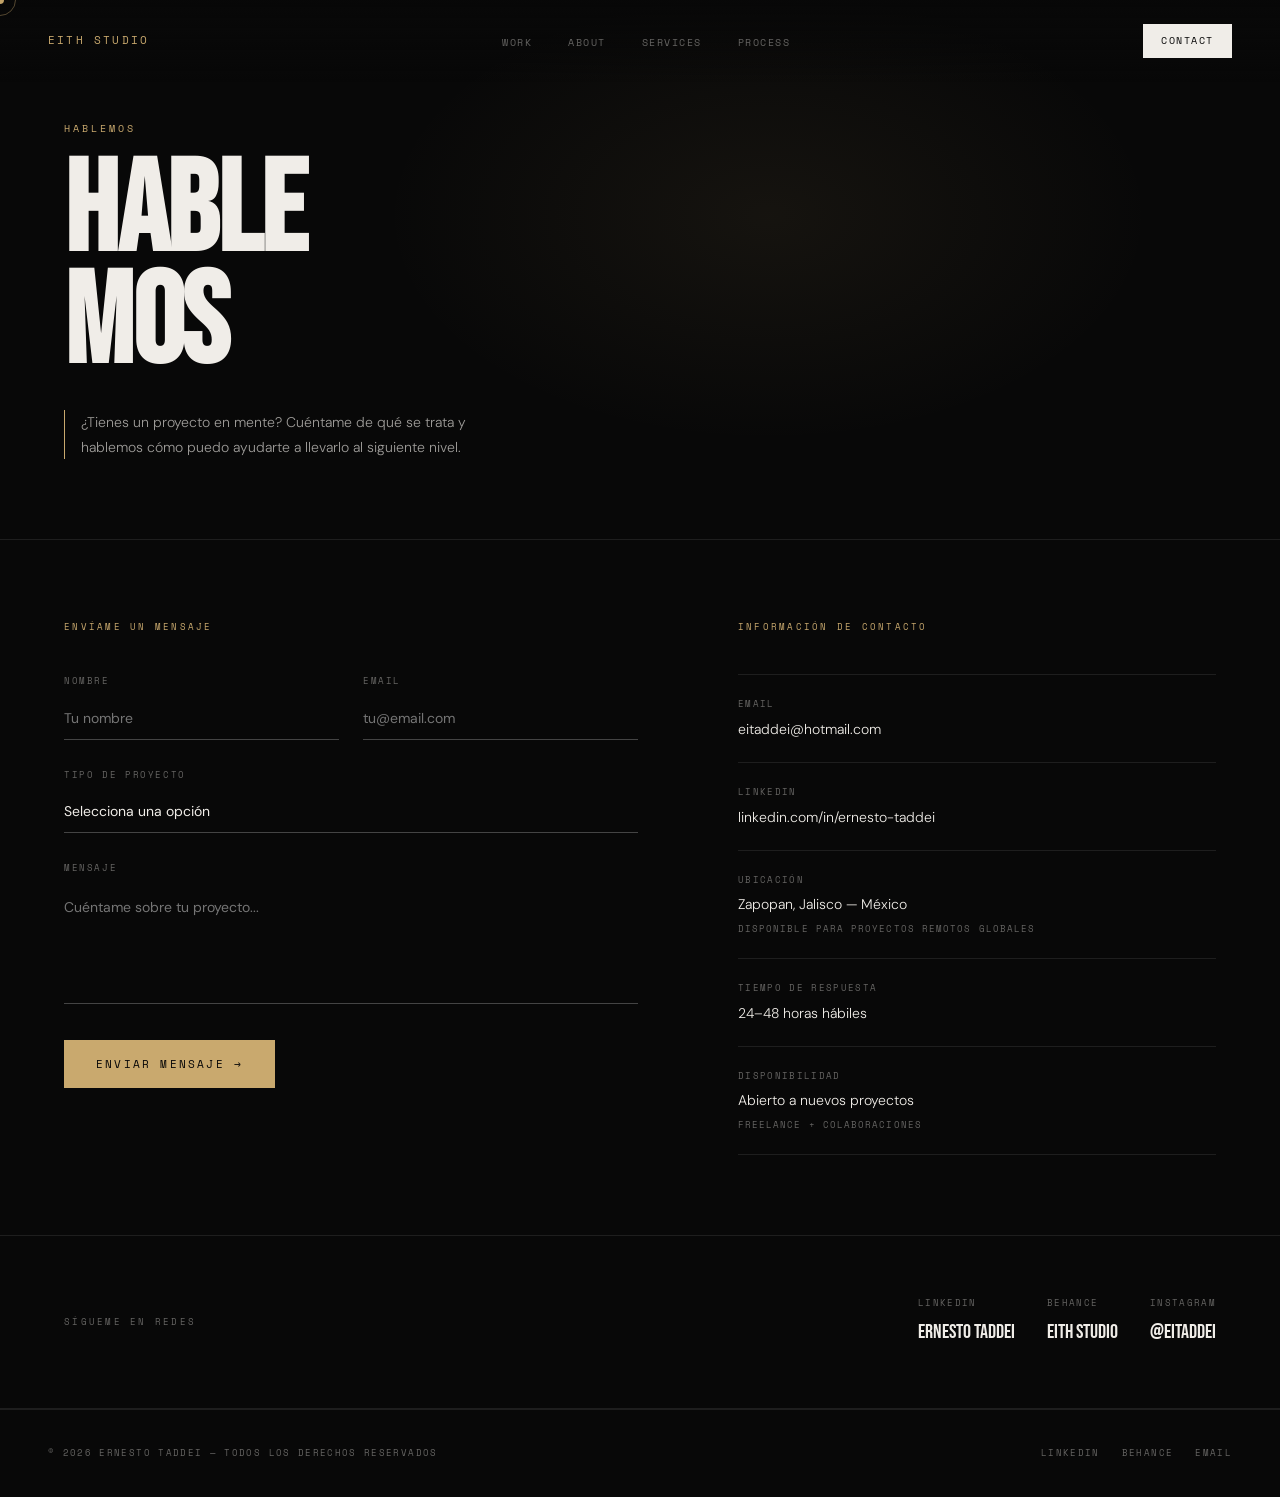
==== contact.html @ abaf2b60 "Scaffold multi-page portfolio with real assets and UI polish - Replace monolithic HTML with index.ht" ====
<!DOCTYPE html>
<html lang="es">
<head>
<meta charset="UTF-8"/>
<meta name="viewport" content="width=device-width, initial-scale=1.0"/>
<title>Contacto — Ernesto Taddei</title>
<link rel="stylesheet" href="assets/css/global.css"/>
<style>
/* ── CONTACT PAGE ── */
.contact-hero{min-height:60vh;display:flex;align-items:flex-end;padding:0 64px 80px;position:relative;overflow:hidden;border-bottom:1px solid var(--gray);}
.contact-hero-bg{position:absolute;inset:0;background:radial-gradient(ellipse 50% 70% at 60% 40%, rgba(201,169,110,.07) 0%, transparent 60%);}
.contact-eyebrow{font-family:var(--font-mono);font-size:10px;letter-spacing:.3em;color:var(--gold);text-transform:uppercase;margin-bottom:20px;}
.contact-title{font-family:var(--font-display);font-size:clamp(72px,10vw,160px);line-height:.88;letter-spacing:-.01em;margin-bottom:28px;}
.contact-subtitle{font-size:14px;color:var(--muted2);line-height:1.75;max-width:440px;border-left:1px solid var(--gold);padding-left:16px;}

/* Form + Info grid */
.contact-body{padding:80px 64px;display:grid;grid-template-columns:1.2fr 1fr;gap:100px;border-bottom:1px solid var(--gray);}

/* Form */
.form-label{font-family:var(--font-mono);font-size:9px;letter-spacing:.25em;color:var(--gold);text-transform:uppercase;margin-bottom:40px;}
.contact-form{display:flex;flex-direction:column;gap:28px;}
.field-group{display:flex;flex-direction:column;gap:8px;}
.field-group label{font-family:var(--font-mono);font-size:9px;letter-spacing:.18em;color:var(--muted);text-transform:uppercase;}
.field-group input,
.field-group select,
.field-group textarea{background:transparent;border:none;border-bottom:1px solid var(--gray-mid);padding:12px 0;font-family:var(--font-body);font-size:14px;color:var(--white);outline:none;transition:border-color .3s;width:100%;-webkit-appearance:none;appearance:none;}
.field-group input:focus,
.field-group select:focus,
.field-group textarea:focus{border-color:var(--gold);}
.field-group select{cursor:pointer;background:var(--black);}
.field-group select option{background:var(--black);color:var(--white);}
.field-group textarea{resize:none;height:120px;line-height:1.7;}
.field-row{display:grid;grid-template-columns:1fr 1fr;gap:24px;}
.form-submit{background:var(--gold);color:var(--black);font-family:var(--font-mono);font-size:11px;letter-spacing:.2em;text-transform:uppercase;border:none;padding:16px 32px;cursor:none;transition:background .3s;align-self:flex-start;margin-top:8px;}
.form-submit:hover{background:var(--white);}

/* Info */
.info-label{font-family:var(--font-mono);font-size:9px;letter-spacing:.25em;color:var(--gold);text-transform:uppercase;margin-bottom:40px;}
.info-items{display:flex;flex-direction:column;gap:0;}
.info-item{border-top:1px solid var(--gray);padding:22px 0;}
.info-item:last-child{border-bottom:1px solid var(--gray);}
.info-key{font-family:var(--font-mono);font-size:9px;letter-spacing:.15em;color:var(--muted);text-transform:uppercase;margin-bottom:6px;}
.info-val{font-size:14px;color:var(--white);}
.info-val a{color:var(--white);text-decoration:none;transition:color .3s;}
.info-val a:hover{color:var(--gold);}
.info-note{font-family:var(--font-mono);font-size:9px;letter-spacing:.12em;color:var(--muted);text-transform:uppercase;margin-top:6px;}

/* Social links */
.socials-section{padding:60px 64px;display:flex;align-items:center;justify-content:space-between;border-bottom:1px solid var(--gray);}
.socials-label{font-family:var(--font-mono);font-size:9px;letter-spacing:.25em;color:var(--muted);text-transform:uppercase;}
.socials-links{display:flex;gap:32px;}
.social-link{display:flex;flex-direction:column;gap:6px;text-decoration:none;}
.social-platform{font-family:var(--font-mono);font-size:9px;letter-spacing:.15em;color:var(--muted);text-transform:uppercase;transition:color .3s;}
.social-handle{font-family:var(--font-display);font-size:20px;color:var(--white);transition:color .3s;}
.social-link:hover .social-platform,
.social-link:hover .social-handle{color:var(--gold);}
</style>
</head>
<body>
<div class="cursor" id="cursor"></div>
<div class="cursor-ring" id="cursorRing"></div>

<nav>
  <a href="index.html" class="nav-logo">EITH STUDIO</a>
  <ul class="nav-links">
    <li><a href="index.html#work">Work</a></li>
    <li><a href="index.html#about">About</a></li>
    <li><a href="index.html#services">Services</a></li>
    <li><a href="index.html#process">Process</a></li>
  </ul>
  <a href="contact.html" class="nav-cta" style="background:var(--white);color:var(--black);">Contact</a>
</nav>

<!-- HERO -->
<section class="contact-hero">
  <div class="contact-hero-bg"></div>
  <div>
    <p class="contact-eyebrow">Hablemos</p>
    <h1 class="contact-title">HABLE<br/>MOS</h1>
    <p class="contact-subtitle">¿Tienes un proyecto en mente? Cuéntame de qué se trata y hablemos cómo puedo ayudarte a llevarlo al siguiente nivel.</p>
  </div>
</section>

<!-- FORM + INFO -->
<div class="contact-body reveal">

  <!-- Form -->
  <div>
    <p class="form-label">Envíame un mensaje</p>
    <form class="contact-form" onsubmit="handleSubmit(event)">
      <div class="field-row">
        <div class="field-group">
          <label for="name">Nombre</label>
          <input type="text" id="name" name="name" placeholder="Tu nombre" required/>
        </div>
        <div class="field-group">
          <label for="email">Email</label>
          <input type="email" id="email" name="email" placeholder="tu@email.com" required/>
        </div>
      </div>
      <div class="field-group">
        <label for="project">Tipo de proyecto</label>
        <select id="project" name="project">
          <option value="">Selecciona una opción</option>
          <option value="renders">Modelado &amp; Renders</option>
          <option value="animation">Animación 3D</option>
          <option value="direction">Dirección Creativa</option>
          <option value="jewelry">Joyería 3D</option>
          <option value="other">Otro</option>
        </select>
      </div>
      <div class="field-group">
        <label for="message">Mensaje</label>
        <textarea id="message" name="message" placeholder="Cuéntame sobre tu proyecto..." required></textarea>
      </div>
      <button type="submit" class="form-submit">Enviar mensaje →</button>
    </form>
  </div>

  <!-- Info -->
  <div>
    <p class="info-label">Información de contacto</p>
    <div class="info-items">
      <div class="info-item">
        <p class="info-key">Email</p>
        <p class="info-val"><a href="mailto:eitaddei@hotmail.com">eitaddei@hotmail.com</a></p>
      </div>
      <div class="info-item">
        <p class="info-key">LinkedIn</p>
        <p class="info-val"><a href="https://linkedin.com/in/ernesto-taddei/" target="_blank">linkedin.com/in/ernesto-taddei</a></p>
      </div>
      <div class="info-item">
        <p class="info-key">Ubicación</p>
        <p class="info-val">Zapopan, Jalisco — México</p>
        <p class="info-note">Disponible para proyectos remotos globales</p>
      </div>
      <div class="info-item">
        <p class="info-key">Tiempo de respuesta</p>
        <p class="info-val">24–48 horas hábiles</p>
      </div>
      <div class="info-item">
        <p class="info-key">Disponibilidad</p>
        <p class="info-val">Abierto a nuevos proyectos</p>
        <p class="info-note">Freelance + colaboraciones</p>
      </div>
    </div>
  </div>

</div>

<!-- SOCIAL LINKS -->
<div class="socials-section reveal">
  <p class="socials-label">Sígueme en redes</p>
  <div class="socials-links">
    <a href="https://linkedin.com/in/ernesto-taddei/" target="_blank" class="social-link">
      <span class="social-platform">LinkedIn</span>
      <span class="social-handle">ERNESTO TADDEI</span>
    </a>
    <a href="#" target="_blank" class="social-link">
      <span class="social-platform">Behance</span>
      <span class="social-handle">EITH STUDIO</span>
    </a>
    <a href="#" target="_blank" class="social-link">
      <span class="social-platform">Instagram</span>
      <span class="social-handle">@EITADDEI</span>
    </a>
  </div>
</div>

<footer>
  <span class="footer-copy">© 2026 Ernesto Taddei — Todos los derechos reservados</span>
  <div class="footer-socials">
    <a href="https://linkedin.com/in/ernesto-taddei/" target="_blank">LinkedIn</a>
    <a href="#" target="_blank">Behance</a>
    <a href="mailto:eitaddei@hotmail.com">Email</a>
  </div>
</footer>

<script src="assets/js/global.js"></script>
<script>
function handleSubmit(e){
  e.preventDefault();
  const btn=e.target.querySelector('.form-submit');
  btn.textContent='Mensaje enviado ✓';
  btn.style.background='var(--white)';
  btn.disabled=true;
}
</script>
</body>
</html>
---- assets/css/global.css ----
/* ─────────────────────────────────────────
   GLOBAL CSS — Ernesto Taddei Portfolio
   Shared across all pages
───────────────────────────────────────── */

@import url('https://fonts.googleapis.com/css2?family=Bebas+Neue&family=DM+Sans:ital,wght@0,300;0,400;0,500;1,300&family=Space+Mono:wght@400;700&display=swap');

:root {
  --black: #080808;
  --white: #F0EDE8;
  --gold: #C9A96E;
  --gold-dim: rgba(201,169,110,0.12);
  --gold-glow: rgba(201,169,110,0.06);
  --gray: #1E1E1E;
  --gray-mid: #444;
  --gray-light: #777;
  --muted: rgba(240,237,232,0.4);
  --muted2: rgba(240,237,232,0.65);
  --font-display: 'Bebas Neue', sans-serif;
  --font-body: 'DM Sans', sans-serif;
  --font-mono: 'Space Mono', monospace;
  --ease: cubic-bezier(0.16,1,0.3,1);
}

*,*::before,*::after{box-sizing:border-box;margin:0;padding:0;}
html{scroll-behavior:smooth;}
body{
  background:var(--black);
  color:var(--white);
  font-family:var(--font-body);
  font-weight:300;
  line-height:1.6;
  overflow-x:hidden;
  cursor:none;
}
::selection{background:var(--gold);color:var(--black);}

/* ── CURSOR ── */
.cursor{width:8px;height:8px;background:var(--gold);border-radius:50%;position:fixed;pointer-events:none;z-index:9999;transform:translate(-50%,-50%);mix-blend-mode:difference;}
.cursor-ring{width:32px;height:32px;border:1px solid rgba(201,169,110,0.4);border-radius:50%;position:fixed;pointer-events:none;z-index:9998;transform:translate(-50%,-50%);transition:width .3s,height .3s,border-color .3s;}

/* ── NAV ── */
nav{position:fixed;top:0;left:0;right:0;z-index:100;display:flex;align-items:center;justify-content:space-between;padding:24px 48px;}
nav::after{content:'';position:absolute;inset:0;background:linear-gradient(to bottom,rgba(8,8,8,.96) 0%,transparent 100%);z-index:-1;}
.nav-logo{font-family:var(--font-mono);font-size:11px;letter-spacing:.2em;color:var(--gold);text-decoration:none;text-transform:uppercase;}
.nav-links{display:flex;gap:36px;list-style:none;}
.nav-links a{font-family:var(--font-mono);font-size:10px;letter-spacing:.15em;color:var(--muted);text-decoration:none;text-transform:uppercase;transition:color .3s;}
.nav-links a:hover{color:var(--white);}
.nav-cta{font-family:var(--font-mono);font-size:10px;letter-spacing:.15em;color:var(--black);background:var(--gold);padding:9px 18px;text-decoration:none;text-transform:uppercase;transition:background .3s;}
.nav-cta:hover{background:var(--white);}

/* ── FOOTER ── */
footer{border-top:1px solid var(--gray);padding:36px 48px;display:flex;align-items:center;justify-content:space-between;}
.footer-copy{font-family:var(--font-mono);font-size:9px;letter-spacing:.15em;color:var(--muted);text-transform:uppercase;}
.footer-socials{display:flex;gap:22px;}
.footer-socials a{font-family:var(--font-mono);font-size:9px;letter-spacing:.15em;color:var(--muted);text-decoration:none;text-transform:uppercase;transition:color .3s;}
.footer-socials a:hover{color:var(--gold);}

/* ── REVEAL ANIMATION ── */
.reveal{opacity:0;transform:translateY(36px);transition:opacity .9s var(--ease),transform .9s var(--ease);}
.reveal.visible{opacity:1;transform:translateY(0);}

/* ── SHARED BUTTONS ── */
.btn-primary{display:inline-block;background:var(--gold);color:var(--black);font-family:var(--font-mono);font-size:11px;letter-spacing:.2em;text-transform:uppercase;text-decoration:none;padding:16px 32px;transition:background .3s,transform .2s;white-space:nowrap;}
.btn-primary:hover{background:var(--white);transform:translateX(-4px);}
.btn-secondary{display:inline-block;color:var(--muted);font-family:var(--font-mono);font-size:11px;letter-spacing:.2em;text-transform:uppercase;text-decoration:none;border-bottom:1px solid var(--gray-mid);padding-bottom:2px;transition:color .3s,border-color .3s;white-space:nowrap;}
.btn-secondary:hover{color:var(--white);border-color:var(--white);}
.btn-ver-mas{display:inline-flex;align-items:center;gap:10px;font-family:var(--font-mono);font-size:10px;letter-spacing:.2em;text-transform:uppercase;color:var(--white);text-decoration:none;border:1px solid var(--gray-mid);padding:12px 22px;transition:border-color .3s,color .3s,background .3s;}
.btn-ver-mas:hover{border-color:var(--gold);color:var(--gold);}
.btn-ver-mas svg{transition:transform .3s;}
.btn-ver-mas:hover svg{transform:translateX(4px);}

/* ── SECTION HEADER SHARED ── */
.sh-wrap{padding:0 48px;margin-bottom:60px;}
.sh-label{font-family:var(--font-mono);font-size:10px;letter-spacing:.3em;color:var(--gold);text-transform:uppercase;margin-bottom:8px;}
.sh-title{font-family:var(--font-display);font-size:clamp(48px,6vw,80px);line-height:.95;letter-spacing:-.01em;}

/* ── MARQUEE ── */
.marquee-wrap{border-top:1px solid var(--gray);border-bottom:1px solid var(--gray);overflow:hidden;padding:16px 0;}
.marquee-track{display:flex;white-space:nowrap;animation:marquee 18s linear infinite;}
.marquee-item{display:flex;align-items:center;gap:28px;padding:0 28px;font-family:var(--font-display);font-size:16px;letter-spacing:.08em;color:var(--muted);text-transform:uppercase;}
.m-dot{width:5px;height:5px;border-radius:50%;background:var(--gold);flex-shrink:0;}

/* ── ANIMATIONS ── */
@keyframes fadeUp{from{opacity:0;transform:translateY(20px);}to{opacity:1;transform:translateY(0);}}
@keyframes slideUp{from{opacity:0;transform:translateY(100%);}to{opacity:1;transform:translateY(0);}}
@keyframes marquee{from{transform:translateX(0);}to{transform:translateX(-50%);}}
@keyframes rotateSlow{from{transform:rotate(0deg);}to{transform:rotate(360deg);}}
@keyframes pulse{0%,100%{opacity:1;transform:scale(1);}50%{opacity:.5;transform:scale(.85);}}
@keyframes blinkDot{0%,100%{opacity:1;}50%{opacity:.2;}}
@keyframes clientsScroll{from{transform:translateX(0);}to{transform:translateX(-50%);}}
@keyframes heroFloat{0%,100%{transform:translateY(0px) rotate(-1deg);}50%{transform:translateY(-16px) rotate(1deg);}}
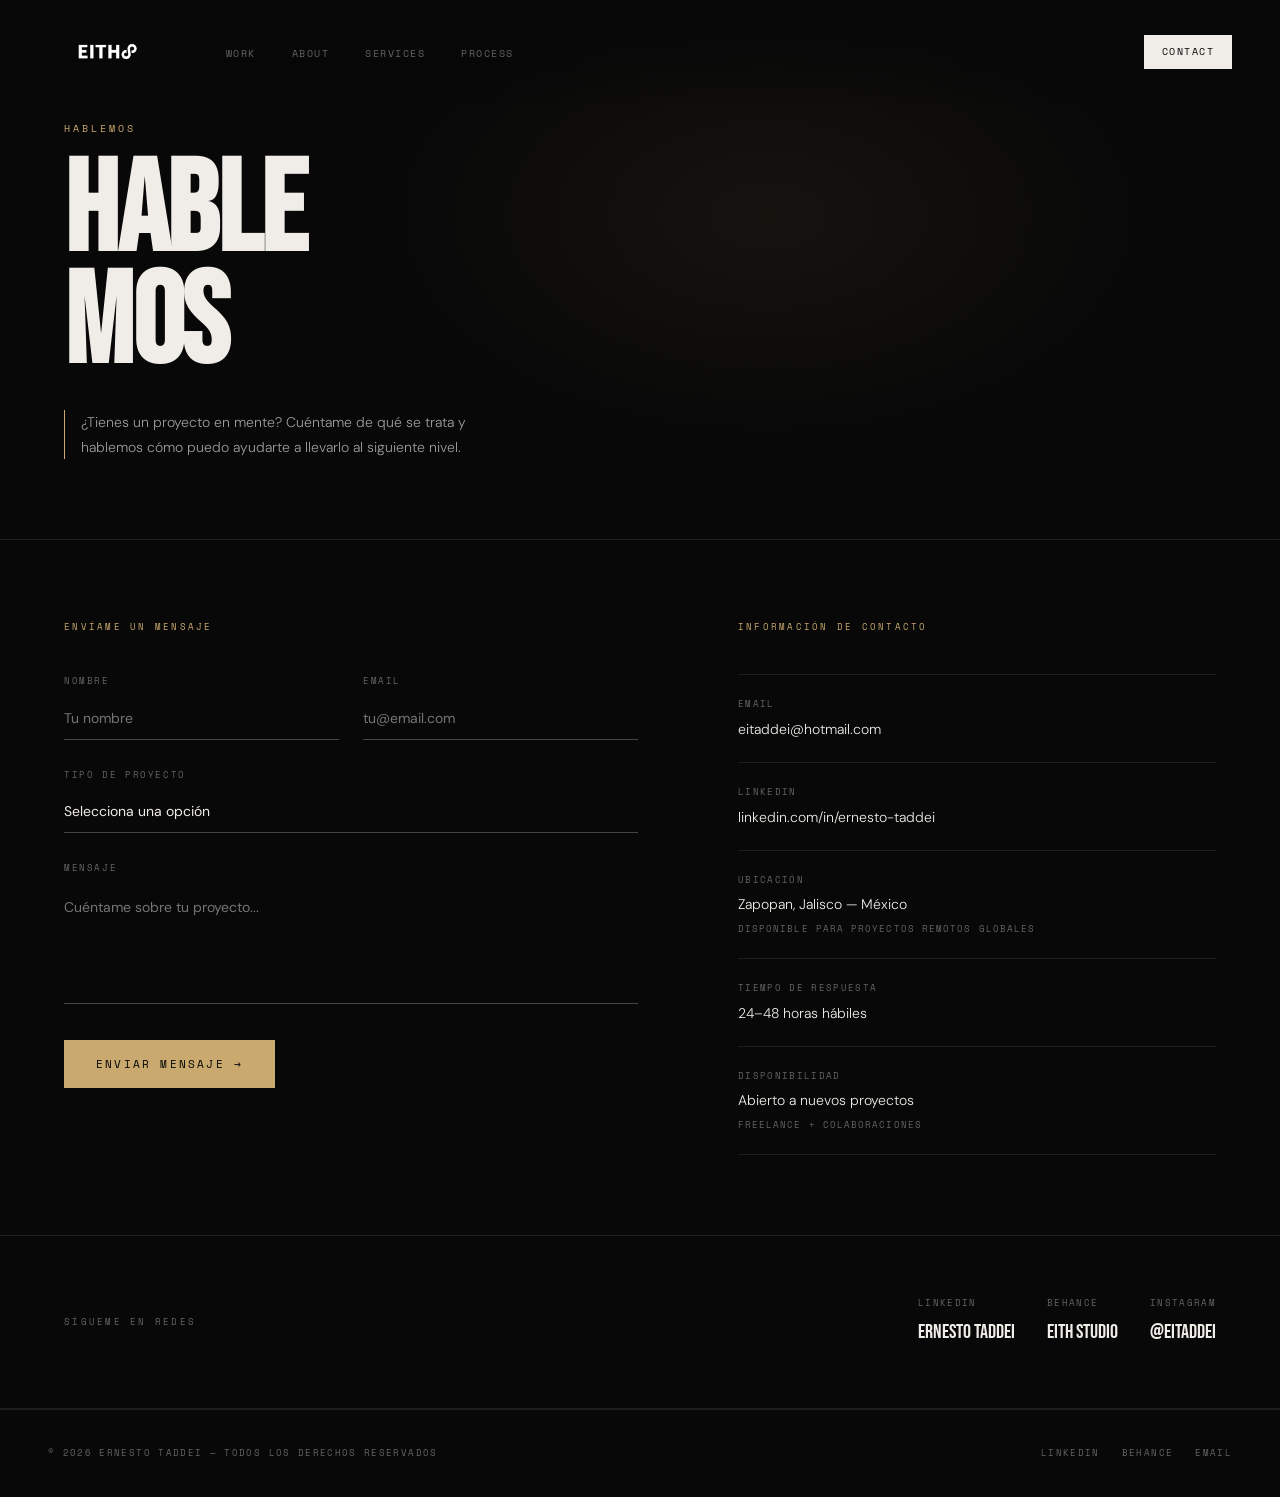
==== commit d38cbdcf: "feat: UI polish — logo, grid layout, text updates, CTA redesign - Add Eith Studio logo to nav across" ====
--- a/contact.html
+++ b/contact.html
@@ -61,7 +61,7 @@
 <div class="cursor-ring" id="cursorRing"></div>
 
 <nav>
-  <a href="index.html" class="nav-logo">EITH STUDIO</a>
+  <a href="index.html" class="nav-logo"><img src="assets/logo.png" alt="Eith Studio Logo" class="nav-logo-img"></a>
   <ul class="nav-links">
     <li><a href="index.html#work">Work</a></li>
     <li><a href="index.html#about">About</a></li>
--- a/assets/css/global.css
+++ b/assets/css/global.css
@@ -31,18 +31,17 @@
   font-weight:300;
   line-height:1.6;
   overflow-x:hidden;
-  cursor:none;
 }
 ::selection{background:var(--gold);color:var(--black);}
 
-/* ── CURSOR ── */
-.cursor{width:8px;height:8px;background:var(--gold);border-radius:50%;position:fixed;pointer-events:none;z-index:9999;transform:translate(-50%,-50%);mix-blend-mode:difference;}
-.cursor-ring{width:32px;height:32px;border:1px solid rgba(201,169,110,0.4);border-radius:50%;position:fixed;pointer-events:none;z-index:9998;transform:translate(-50%,-50%);transition:width .3s,height .3s,border-color .3s;}
+.cursor,.cursor-ring{display:none;}
 
 /* ── NAV ── */
-nav{position:fixed;top:0;left:0;right:0;z-index:100;display:flex;align-items:center;justify-content:space-between;padding:24px 48px;}
+nav{position:fixed;top:0;left:0;right:0;z-index:100;display:flex;align-items:center;justify-content:flex-start;gap:40px;padding:24px 48px 24px 24px;}
+.nav-cta{margin-left:auto;}
 nav::after{content:'';position:absolute;inset:0;background:linear-gradient(to bottom,rgba(8,8,8,.96) 0%,transparent 100%);z-index:-1;}
-.nav-logo{font-family:var(--font-mono);font-size:11px;letter-spacing:.2em;color:var(--gold);text-decoration:none;text-transform:uppercase;}
+.nav-logo{font-family:var(--font-mono);font-size:11px;letter-spacing:.2em;color:var(--gold);text-decoration:none;text-transform:uppercase;display:flex;align-items:center;gap:10px;}
+.nav-logo-img{height:56px;width:auto;object-fit:contain;filter:brightness(0) invert(1);}
 .nav-links{display:flex;gap:36px;list-style:none;}
 .nav-links a{font-family:var(--font-mono);font-size:10px;letter-spacing:.15em;color:var(--muted);text-decoration:none;text-transform:uppercase;transition:color .3s;}
 .nav-links a:hover{color:var(--white);}
@@ -77,8 +76,8 @@
 
 /* ── MARQUEE ── */
 .marquee-wrap{border-top:1px solid var(--gray);border-bottom:1px solid var(--gray);overflow:hidden;padding:16px 0;}
-.marquee-track{display:flex;white-space:nowrap;animation:marquee 18s linear infinite;}
-.marquee-item{display:flex;align-items:center;gap:28px;padding:0 28px;font-family:var(--font-display);font-size:16px;letter-spacing:.08em;color:var(--muted);text-transform:uppercase;}
+.marquee-track{display:flex;white-space:nowrap;animation:marquee 28s linear infinite;will-change:transform;}
+.marquee-item{display:flex;align-items:center;gap:28px;padding:0 28px;font-family:var(--font-display);font-size:16px;letter-spacing:.08em;color:var(--muted);text-transform:uppercase;flex-shrink:0;}
 .m-dot{width:5px;height:5px;border-radius:50%;background:var(--gold);flex-shrink:0;}
 
 /* ── ANIMATIONS ── */
@@ -90,3 +89,14 @@
 @keyframes blinkDot{0%,100%{opacity:1;}50%{opacity:.2;}}
 @keyframes clientsScroll{from{transform:translateX(0);}to{transform:translateX(-50%);}}
 @keyframes heroFloat{0%,100%{transform:translateY(0px) rotate(-1deg);}50%{transform:translateY(-16px) rotate(1deg);}}
+
+/* ── MOBILE ── */
+@media (max-width: 768px) {
+  nav { padding: 18px 24px; }
+  .nav-links { display: none; }
+
+  footer { flex-direction: column; gap: 16px; text-align: center; padding: 32px 24px; }
+  .footer-socials { justify-content: center; }
+
+  .sh-wrap { padding: 0 24px; }
+}
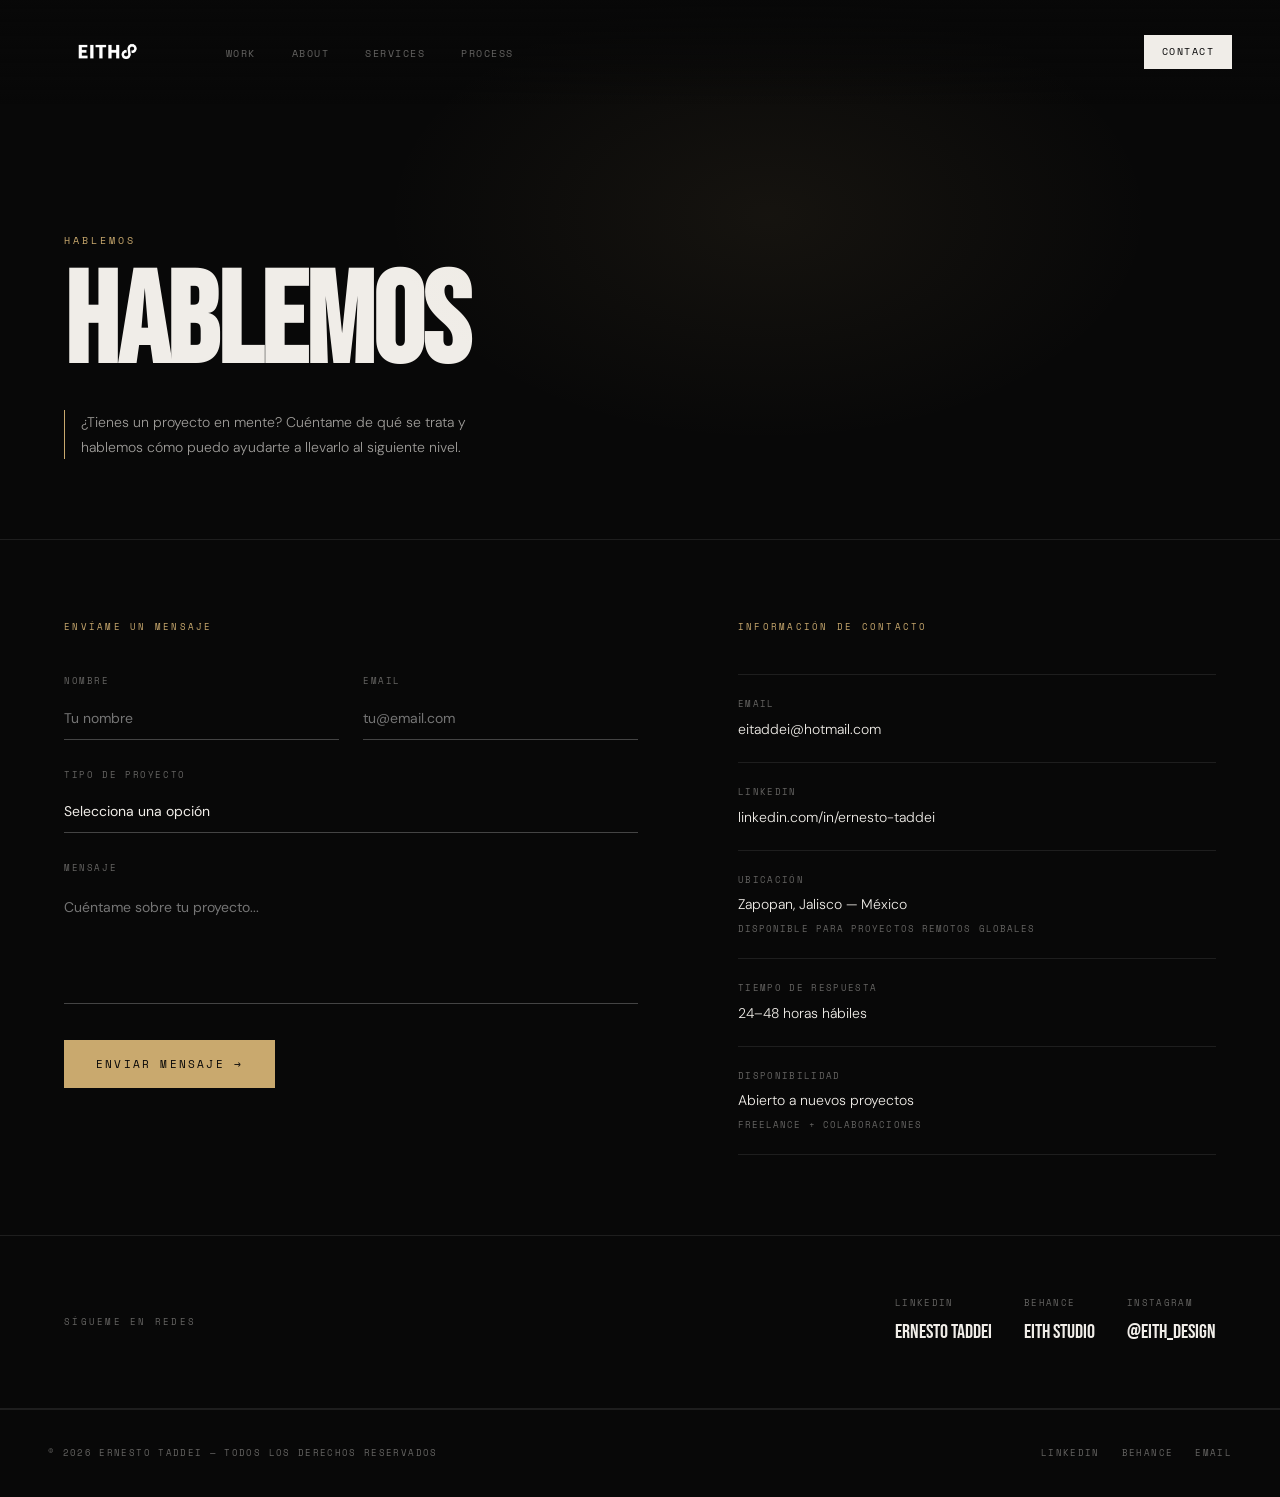
==== commit 6a409aee: "feat: masonry grid, contact responsiveness, single-line logo, social links - Rebuild "Exploraciones " ====
--- a/contact.html
+++ b/contact.html
@@ -31,7 +31,7 @@
 .field-group select option{background:var(--black);color:var(--white);}
 .field-group textarea{resize:none;height:120px;line-height:1.7;}
 .field-row{display:grid;grid-template-columns:1fr 1fr;gap:24px;}
-.form-submit{background:var(--gold);color:var(--black);font-family:var(--font-mono);font-size:11px;letter-spacing:.2em;text-transform:uppercase;border:none;padding:16px 32px;cursor:none;transition:background .3s;align-self:flex-start;margin-top:8px;}
+.form-submit{background:var(--gold);color:var(--black);font-family:var(--font-mono);font-size:11px;letter-spacing:.2em;text-transform:uppercase;border:none;padding:16px 32px;cursor:pointer;transition:background .3s;align-self:flex-start;margin-top:8px;}
 .form-submit:hover{background:var(--white);}
 
 /* Info */
@@ -54,6 +54,22 @@
 .social-handle{font-family:var(--font-display);font-size:20px;color:var(--white);transition:color .3s;}
 .social-link:hover .social-platform,
 .social-link:hover .social-handle{color:var(--gold);}
+
+/* ── MOBILE ── */
+@media (max-width: 768px) {
+  .contact-hero{min-height:auto;padding:120px 24px 56px;}
+  .contact-title{margin-bottom:24px;}
+  .contact-subtitle{font-size:13px;max-width:100%;}
+
+  .contact-body{grid-template-columns:1fr;gap:56px;padding:56px 24px;}
+  .form-label,.info-label{margin-bottom:28px;}
+  .field-row{grid-template-columns:1fr;gap:28px;}
+  .form-submit{align-self:stretch;text-align:center;}
+
+  .socials-section{flex-direction:column;align-items:flex-start;gap:28px;padding:48px 24px;}
+  .socials-links{flex-wrap:wrap;gap:24px 32px;}
+  .social-handle{font-size:18px;}
+}
 </style>
 </head>
 <body>
@@ -76,7 +92,7 @@
   <div class="contact-hero-bg"></div>
   <div>
     <p class="contact-eyebrow">Hablemos</p>
-    <h1 class="contact-title">HABLE<br/>MOS</h1>
+    <h1 class="contact-title">HABLEMOS</h1>
     <p class="contact-subtitle">¿Tienes un proyecto en mente? Cuéntame de qué se trata y hablemos cómo puedo ayudarte a llevarlo al siguiente nivel.</p>
   </div>
 </section>
@@ -156,13 +172,13 @@
       <span class="social-platform">LinkedIn</span>
       <span class="social-handle">ERNESTO TADDEI</span>
     </a>
-    <a href="#" target="_blank" class="social-link">
+    <a href="https://www.behance.net/ernestotaddei" target="_blank" rel="noopener" class="social-link">
       <span class="social-platform">Behance</span>
       <span class="social-handle">EITH STUDIO</span>
     </a>
-    <a href="#" target="_blank" class="social-link">
+    <a href="https://www.instagram.com/eith_design" target="_blank" rel="noopener" class="social-link">
       <span class="social-platform">Instagram</span>
-      <span class="social-handle">@EITADDEI</span>
+      <span class="social-handle">@EITH_DESIGN</span>
     </a>
   </div>
 </div>
@@ -171,7 +187,7 @@
   <span class="footer-copy">© 2026 Ernesto Taddei — Todos los derechos reservados</span>
   <div class="footer-socials">
     <a href="https://linkedin.com/in/ernesto-taddei/" target="_blank">LinkedIn</a>
-    <a href="#" target="_blank">Behance</a>
+    <a href="https://www.behance.net/ernestotaddei" target="_blank" rel="noopener">Behance</a>
     <a href="mailto:eitaddei@hotmail.com">Email</a>
   </div>
 </footer>
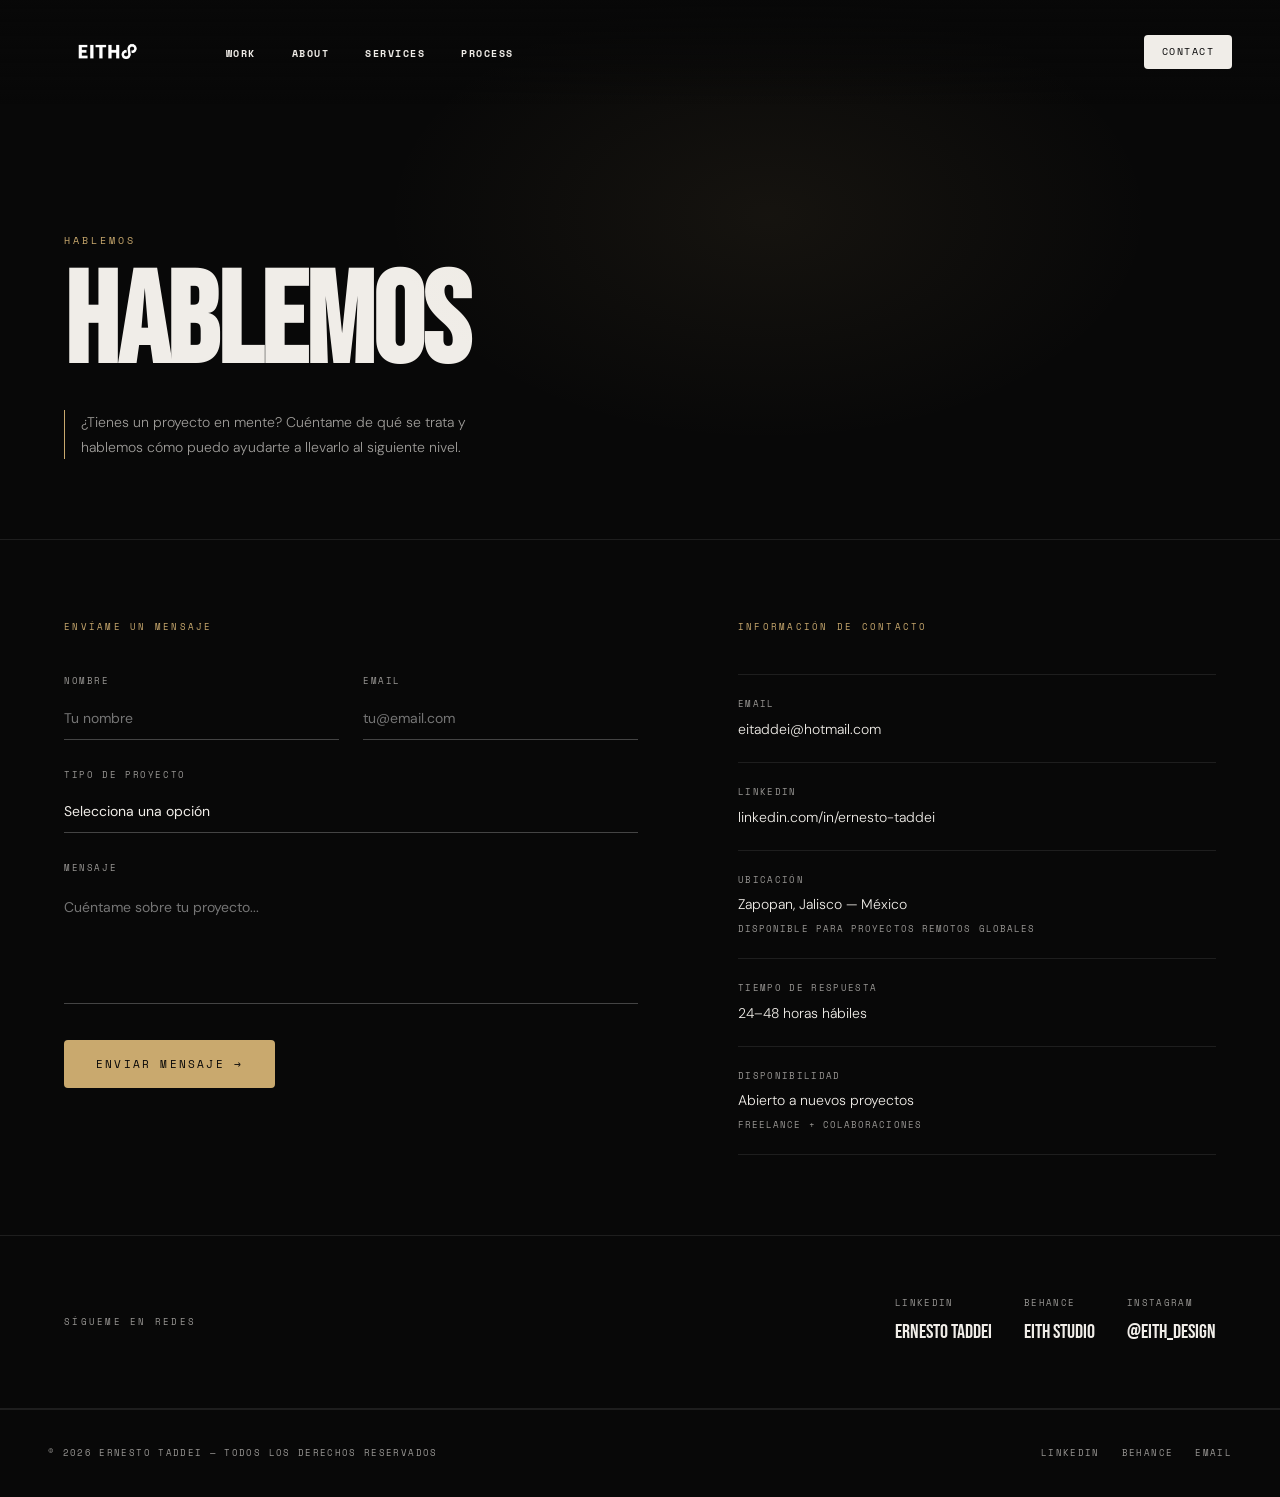
==== commit 4d81bdff: "Actualiza estilos, contenido y multimedia del portafolio - Redondea botones, aumenta legibilidad de " ====
--- a/contact.html
+++ b/contact.html
@@ -31,7 +31,7 @@
 .field-group select option{background:var(--black);color:var(--white);}
 .field-group textarea{resize:none;height:120px;line-height:1.7;}
 .field-row{display:grid;grid-template-columns:1fr 1fr;gap:24px;}
-.form-submit{background:var(--gold);color:var(--black);font-family:var(--font-mono);font-size:11px;letter-spacing:.2em;text-transform:uppercase;border:none;padding:16px 32px;cursor:pointer;transition:background .3s;align-self:flex-start;margin-top:8px;}
+.form-submit{background:var(--gold);color:var(--black);font-family:var(--font-mono);font-size:11px;letter-spacing:.2em;text-transform:uppercase;border:none;padding:16px 32px;cursor:pointer;transition:background .3s;align-self:flex-start;margin-top:8px;border-radius:4px;}
 .form-submit:hover{background:var(--white);}
 
 /* Info */
@@ -55,6 +55,19 @@
 .social-link:hover .social-platform,
 .social-link:hover .social-handle{color:var(--gold);}
 
+/* Success confirmation */
+.form-success{display:none;flex-direction:column;align-items:flex-start;gap:14px;padding:8px 0;}
+.form-success.show{display:flex;animation:fsIn .5s var(--ease) both;}
+.fs-check{width:60px;height:60px;overflow:visible;}
+.fs-circle{fill:none;stroke:var(--gold);stroke-width:2;stroke-dasharray:151;stroke-dashoffset:151;transform:rotate(-90deg);transform-origin:center;transform-box:fill-box;animation:fsDraw .6s ease forwards;}
+.fs-tick{fill:none;stroke:var(--gold);stroke-width:3;stroke-linecap:round;stroke-linejoin:round;stroke-dasharray:40;stroke-dashoffset:40;animation:fsDrawTick .35s .55s ease forwards;}
+.fs-title{font-family:var(--font-display);font-size:28px;letter-spacing:.01em;color:var(--white);opacity:0;animation:fsFadeUp .5s .65s ease forwards;}
+.fs-sub{font-size:13px;color:var(--muted2);line-height:1.7;max-width:340px;border-left:1px solid var(--gold);padding-left:16px;opacity:0;animation:fsFadeUp .5s .8s ease forwards;}
+@keyframes fsDraw{to{stroke-dashoffset:0;}}
+@keyframes fsDrawTick{to{stroke-dashoffset:0;}}
+@keyframes fsIn{from{opacity:0;transform:translateY(10px);}to{opacity:1;transform:translateY(0);}}
+@keyframes fsFadeUp{from{opacity:0;transform:translateY(8px);}to{opacity:1;transform:translateY(0);}}
+
 /* ── MOBILE ── */
 @media (max-width: 768px) {
   .contact-hero{min-height:auto;padding:120px 24px 56px;}
@@ -103,7 +116,9 @@
   <!-- Form -->
   <div>
     <p class="form-label">Envíame un mensaje</p>
-    <form class="contact-form" onsubmit="handleSubmit(event)">
+    <form class="contact-form" name="contact" method="POST" data-netlify="true" data-netlify-honeypot="bot-field" onsubmit="handleSubmit(event)">
+      <input type="hidden" name="form-name" value="contact"/>
+      <p hidden><label>No llenar este campo: <input name="bot-field"/></label></p>
       <div class="field-row">
         <div class="field-group">
           <label for="name">Nombre</label>
@@ -131,6 +146,14 @@
       </div>
       <button type="submit" class="form-submit">Enviar mensaje →</button>
     </form>
+    <div class="form-success" id="formSuccess" aria-hidden="true">
+      <svg class="fs-check" viewBox="0 0 52 52" aria-hidden="true">
+        <circle class="fs-circle" cx="26" cy="26" r="24"/>
+        <path class="fs-tick" d="M15 27 L23 35 L38 17"/>
+      </svg>
+      <p class="fs-title">Mensaje enviado</p>
+      <p class="fs-sub">Gracias por escribir — te responderé en 24–48 h hábiles.</p>
+    </div>
   </div>
 
   <!-- Info -->
@@ -196,10 +219,25 @@
 <script>
 function handleSubmit(e){
   e.preventDefault();
-  const btn=e.target.querySelector('.form-submit');
-  btn.textContent='Mensaje enviado ✓';
-  btn.style.background='var(--white)';
+  const form=e.target;
+  const btn=form.querySelector('.form-submit');
+  const body=new URLSearchParams(new FormData(form)).toString();
+  btn.textContent='Enviando…';
   btn.disabled=true;
+  fetch('/',{method:'POST',headers:{'Content-Type':'application/x-www-form-urlencoded'},body})
+    .then(res=>{
+      if(!res.ok) throw new Error('Network');
+      const label=form.parentElement.querySelector('.form-label');
+      if(label) label.style.display='none';
+      form.style.display='none';
+      const ok=document.getElementById('formSuccess');
+      ok.classList.add('show');
+      ok.setAttribute('aria-hidden','false');
+    })
+    .catch(()=>{
+      btn.textContent='Error — intenta de nuevo';
+      btn.disabled=false;
+    });
 }
 </script>
 </body>
--- a/assets/css/global.css
+++ b/assets/css/global.css
@@ -3,7 +3,7 @@
    Shared across all pages
 ───────────────────────────────────────── */
 
-@import url('https://fonts.googleapis.com/css2?family=Bebas+Neue&family=DM+Sans:ital,wght@0,300;0,400;0,500;1,300&family=Space+Mono:wght@400;700&display=swap');
+@import url('https://fonts.googleapis.com/css2?family=Bebas+Neue&family=DM+Sans:ital,wght@0,300;0,400;0,500;1,300&family=Space+Mono:wght@400;700&family=Source+Sans+Pro:wght@900&display=swap');
 
 :root {
   --black: #080808;
@@ -14,7 +14,7 @@
   --gray: #1E1E1E;
   --gray-mid: #444;
   --gray-light: #777;
-  --muted: rgba(240,237,232,0.4);
+  --muted: rgba(240,237,232,0.62);
   --muted2: rgba(240,237,232,0.65);
   --font-display: 'Bebas Neue', sans-serif;
   --font-body: 'DM Sans', sans-serif;
@@ -43,9 +43,9 @@
 .nav-logo{font-family:var(--font-mono);font-size:11px;letter-spacing:.2em;color:var(--gold);text-decoration:none;text-transform:uppercase;display:flex;align-items:center;gap:10px;}
 .nav-logo-img{height:56px;width:auto;object-fit:contain;filter:brightness(0) invert(1);}
 .nav-links{display:flex;gap:36px;list-style:none;}
-.nav-links a{font-family:var(--font-mono);font-size:10px;letter-spacing:.15em;color:var(--muted);text-decoration:none;text-transform:uppercase;transition:color .3s;}
+.nav-links a{font-family:var(--font-mono);font-weight:700;font-size:10px;letter-spacing:.15em;color:var(--white);text-decoration:none;text-transform:uppercase;transition:color .3s;}
 .nav-links a:hover{color:var(--white);}
-.nav-cta{font-family:var(--font-mono);font-size:10px;letter-spacing:.15em;color:var(--black);background:var(--gold);padding:9px 18px;text-decoration:none;text-transform:uppercase;transition:background .3s;}
+.nav-cta{font-family:var(--font-mono);font-size:10px;letter-spacing:.15em;color:var(--black);background:var(--gold);padding:9px 18px;text-decoration:none;text-transform:uppercase;transition:background .3s;border-radius:4px;}
 .nav-cta:hover{background:var(--white);}
 
 /* ── FOOTER ── */
@@ -60,11 +60,11 @@
 .reveal.visible{opacity:1;transform:translateY(0);}
 
 /* ── SHARED BUTTONS ── */
-.btn-primary{display:inline-block;background:var(--gold);color:var(--black);font-family:var(--font-mono);font-size:11px;letter-spacing:.2em;text-transform:uppercase;text-decoration:none;padding:16px 32px;transition:background .3s,transform .2s;white-space:nowrap;}
+.btn-primary{display:inline-block;background:var(--gold);color:var(--black);font-family:var(--font-mono);font-size:11px;letter-spacing:.2em;text-transform:uppercase;text-decoration:none;padding:16px 32px;transition:background .3s,transform .2s;white-space:nowrap;border-radius:4px;}
 .btn-primary:hover{background:var(--white);transform:translateX(-4px);}
 .btn-secondary{display:inline-block;color:var(--muted);font-family:var(--font-mono);font-size:11px;letter-spacing:.2em;text-transform:uppercase;text-decoration:none;border-bottom:1px solid var(--gray-mid);padding-bottom:2px;transition:color .3s,border-color .3s;white-space:nowrap;}
 .btn-secondary:hover{color:var(--white);border-color:var(--white);}
-.btn-ver-mas{display:inline-flex;align-items:center;gap:10px;font-family:var(--font-mono);font-size:10px;letter-spacing:.2em;text-transform:uppercase;color:var(--white);text-decoration:none;border:1px solid var(--gray-mid);padding:12px 22px;transition:border-color .3s,color .3s,background .3s;}
+.btn-ver-mas{display:inline-flex;align-items:center;gap:10px;font-family:var(--font-mono);font-size:10px;letter-spacing:.2em;text-transform:uppercase;color:var(--white);text-decoration:none;border:1px solid var(--gray-mid);padding:12px 22px;transition:border-color .3s,color .3s,background .3s;border-radius:4px;}
 .btn-ver-mas:hover{border-color:var(--gold);color:var(--gold);}
 .btn-ver-mas svg{transition:transform .3s;}
 .btn-ver-mas:hover svg{transform:translateX(4px);}
@@ -76,8 +76,8 @@
 
 /* ── MARQUEE ── */
 .marquee-wrap{border-top:1px solid var(--gray);border-bottom:1px solid var(--gray);overflow:hidden;padding:16px 0;}
-.marquee-track{display:flex;white-space:nowrap;animation:marquee 28s linear infinite;will-change:transform;}
-.marquee-item{display:flex;align-items:center;gap:28px;padding:0 28px;font-family:var(--font-display);font-size:16px;letter-spacing:.08em;color:var(--muted);text-transform:uppercase;flex-shrink:0;}
+.marquee-track{display:flex;gap:28px;white-space:nowrap;animation:marquee 28s linear infinite;will-change:transform;}
+.marquee-item{display:flex;align-items:center;gap:28px;font-family:var(--font-display);font-size:16px;letter-spacing:.08em;color:var(--muted);text-transform:uppercase;flex-shrink:0;}
 .m-dot{width:5px;height:5px;border-radius:50%;background:var(--gold);flex-shrink:0;}
 
 /* ── ANIMATIONS ── */
